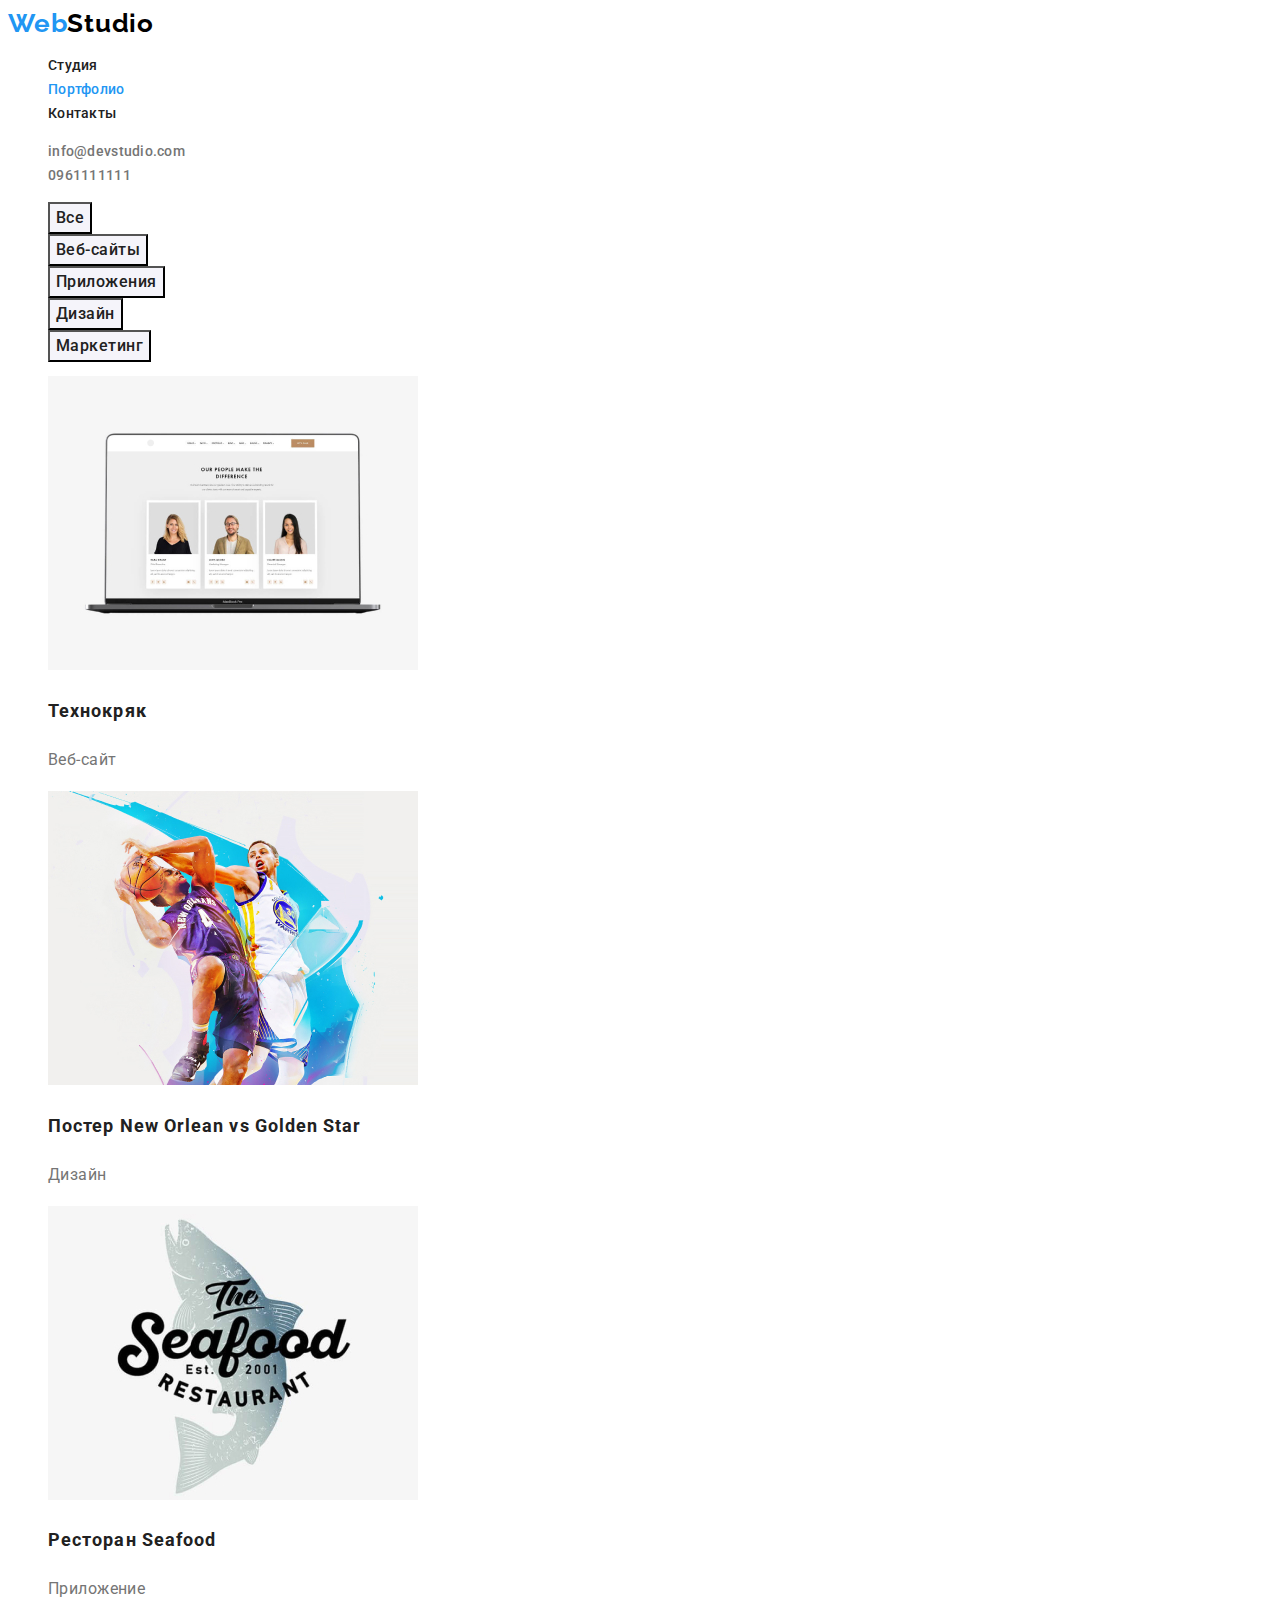
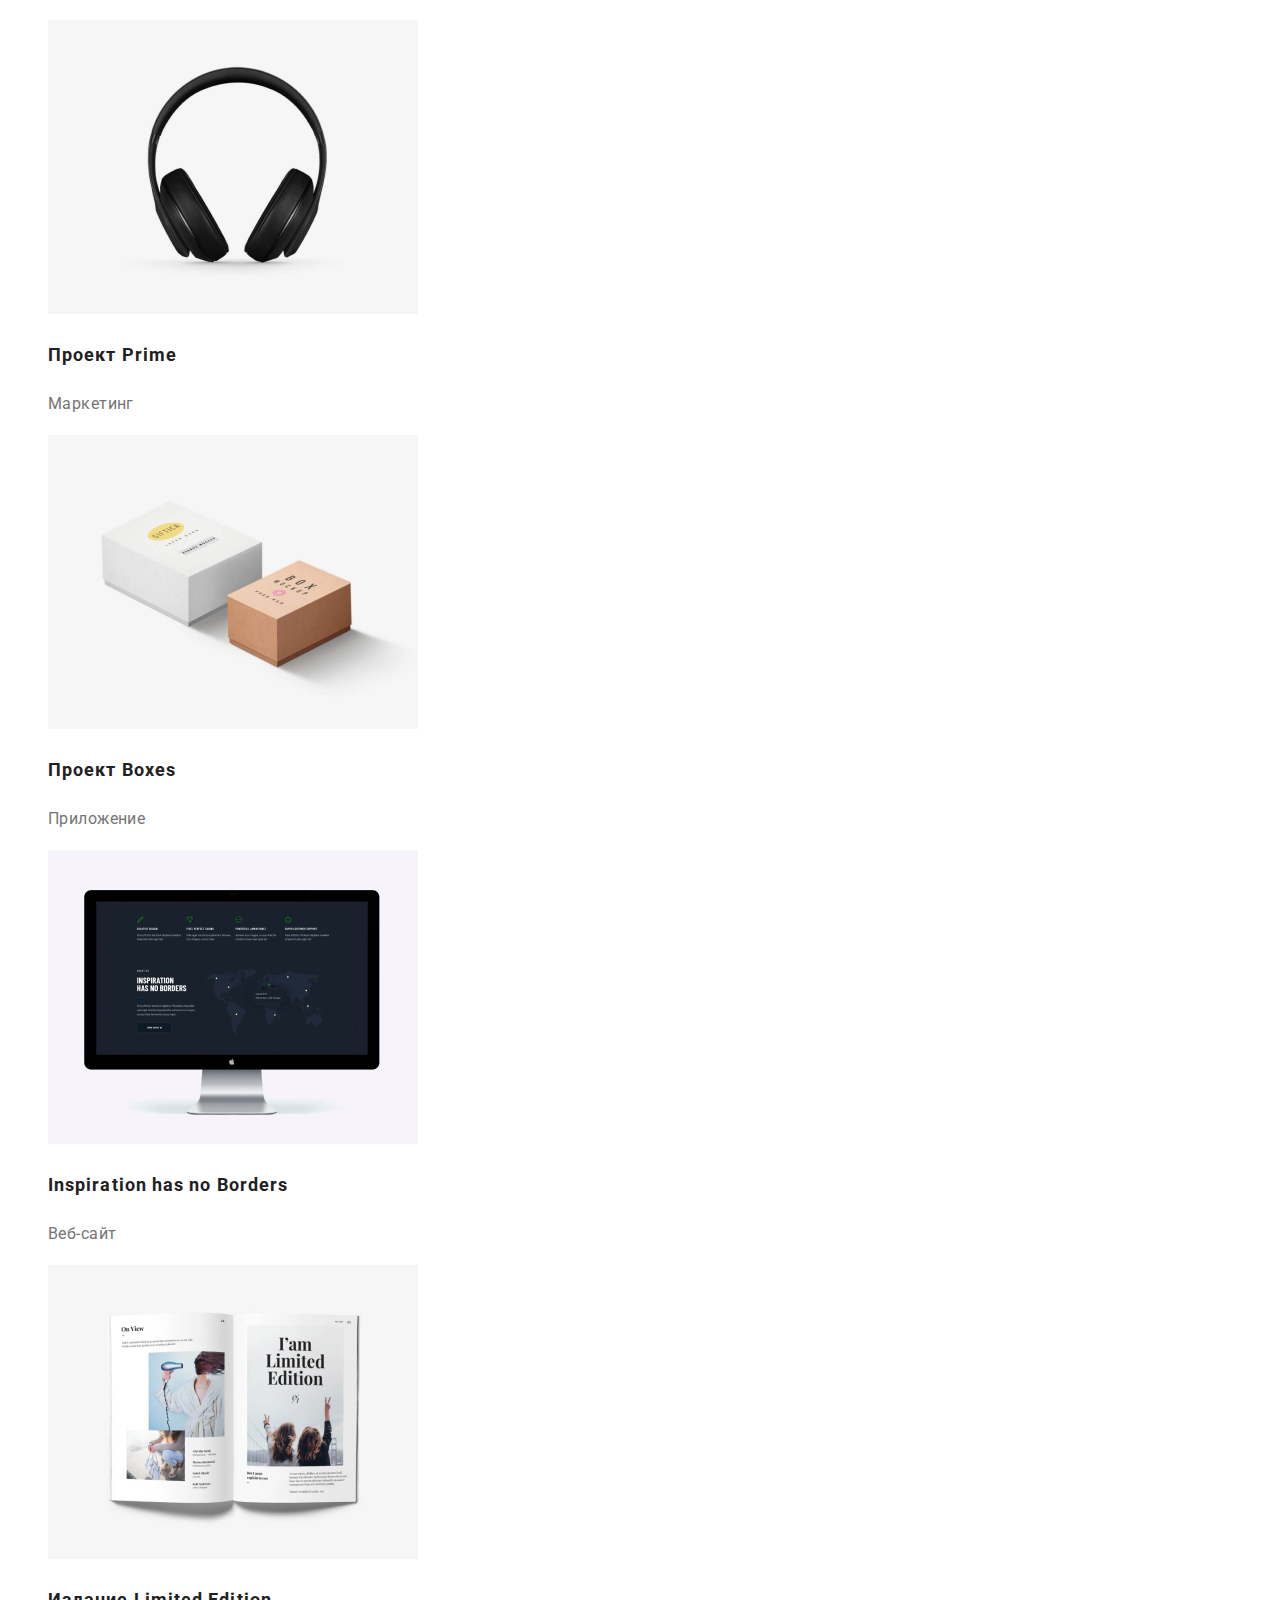
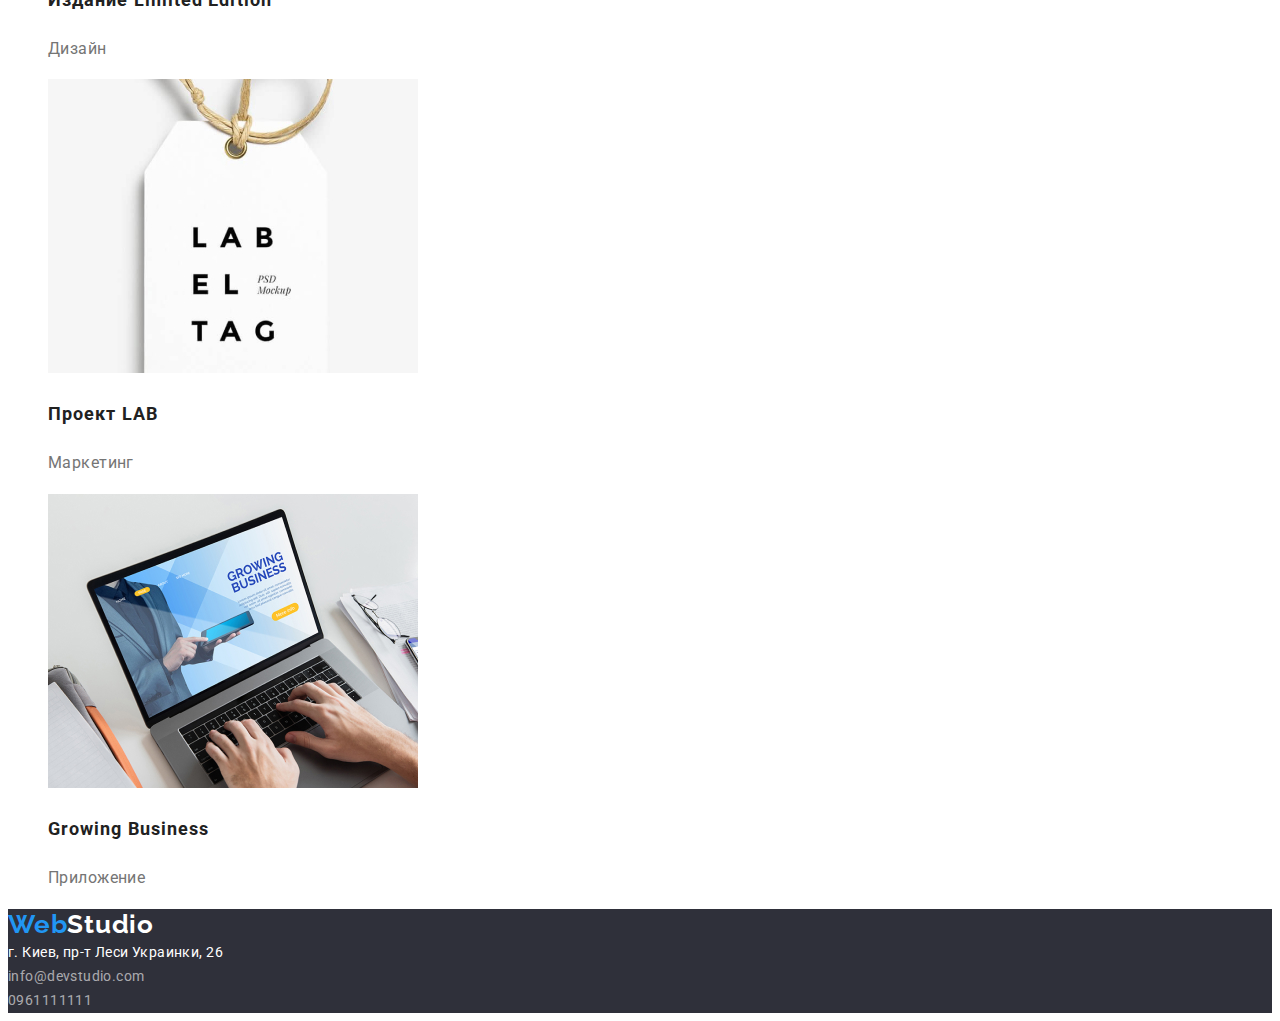
==== portfolio.html @ 1170a54a "Копирует репозиторий с ДЗ 2" ====
<!DOCTYPE html>
<html lang="ru">
<head>
    <meta charset="UTF-8">
    <meta name="viewport" content="width=device-width, initial-scale=1.0">
    <title>WebStudio</title>

    <!--Подключаем шрифты и стили-->
    <link href="https://fonts.googleapis.com/css2?family=Raleway:wght@700&family=Roboto:wght@400;500;700;900&display=swap"
        rel="stylesheet">
    <link rel="stylesheet" href="./css/styles.css">

</head>

<body class="page">

    <!--ШАПКА САЙТА-->
    <header>
        <nav class="site-nav">
            <!--Логотип-->
            <a class="nav-logo" href="./index.html" lang="en"><span class="logo-accent">Web</span>Studio</a>
            <!--Основная навигация-->
            <ul>
                <li> <a class="site-nav-link" href="./index.html">Студия</a></li>
                <li> <a class="site-nav-link current" href="./portfolio.html">Портфолио</a></li>
                <li> <a class="site-nav-link" href="#">Контакты</a></li>
            </ul>
        </nav>
        <!--Связаться-->
        <address>
            <ul>
                <li> <a class="header-contacts" href="mailto:info@devstudio.com">info@devstudio.com</a></li>
                <li> <a class="header-contacts" href="tel:+380961111111">0961111111</a></li>
            </ul>
        </address>
    </header>


<main>

    <!--Портфолио-->

    <section>
         <!--<h1>Наше портфолио</h1> -->
         <ul>
             <li><button class="button-portfolio">Все</button></li>
             <li><button class="button-portfolio">Веб-сайты</button></li>
             <li><button class="button-portfolio">Приложения</button></li>
             <li><button class="button-portfolio">Дизайн</button></li>
             <li><button class="button-portfolio">Маркетинг</button></li>
         </ul>
   

    <!--Карточки НАШИ РАБОТЫ-->
  
         <ul>
             <li>
                 <a class="portfolio-link" href="#">
                     <img src="./images/our-works/img1.jpg" alt="Скрин сайта Технокряк" width="370" height="294">
                     <h2 class="portfolio-link-title">Технокряк</h2>
                     <p class="portfolio-link-item">Веб-сайт</p>
                 </a>
             </li>
             <li>
                 <a class="portfolio-link" href="#">
                     <img src="./images/our-works/img2.jpg" alt="Постер New Orlean vs Golden Star" width="370" height="294">
                     <h2 class="portfolio-link-title">Постер New Orlean vs Golden Star</h2>
                     <p class="portfolio-link-item">Дизайн</p>
                 </a>
             </li>
             <li>
                 <a class="portfolio-link" href="#">
                     <img src="./images/our-works/img3.jpg" alt="Логотип ресторана Seafood " width="370" height="294">
                     <h2 class="portfolio-link-title">Ресторан Seafood</h2>
                     <p class="portfolio-link-item">Приложение</p>
                 </a>
             </li>
             <li>
                 <a class="portfolio-link" href="#">
                     <img src="./images/our-works/img4.jpg" alt="Логотип Prime" width="370" height="294">
                     <h2 class="portfolio-link-title">Проект Prime</h2>
                     <p class="portfolio-link-item">Маркетинг</p>
                 </a>
             </li>
             <li>
                 <a class="portfolio-link" href="#">
                     <img src="./images/our-works/img5.jpg" alt="Коробки от Boxes" width="370" height="294">
                     <h2 class="portfolio-link-title">Проект Boxes</h2>
                     <p class="portfolio-link-item">Приложение</p>
                 </a>
             </li>
             <li>
                 <a class="portfolio-link" href="#">
                     <img src="./images/our-works/img6.jpg" alt="Скрин сайта Inspiration has no Borders" width="370" height="294">
                     <h2 class="portfolio-link-title">Inspiration has no Borders</h2>
                     <p class="portfolio-link-item">Веб-сайт</p>
                 </a>
             </li>
             <li>
                 <a class="portfolio-link" href="#">
                     <img src="./images/our-works/img7.jpg" alt="Разворот журнала Limited Edition" width="370" height="294">
                     <h2 class="portfolio-link-title">Издание Limited Edition</h2>
                     <p class="portfolio-link-item">Дизайн</p>
                 </a>
             </li>
             <li>
                 <a class="portfolio-link" href="#">
                     <img src="./images/our-works/img8.jpg" alt="Логотип LAB" width="370" height="294">
                     <h2 class="portfolio-link-title">Проект LAB</h2>
                     <p class="portfolio-link-item">Маркетинг</p>
                 </a>
             </li>
             <li>
                 <a class="portfolio-link" href="#">
                     <img src="./images/our-works/img9.jpg" alt="Скрин прилодения Growing Business" width="370" height="294">
                     <h2 class="portfolio-link-title">Growing Business</h2>
                     <p class="portfolio-link-item">Приложение</p>
                 </a>
             </li>
         </ul>

     </section>
 </main>

<!--ФУТЕР-->
    <footer class="footer">
        <a class="footer-logo" href="./index.html" lang="en"><span class="logo-accent">Web</span>Studio</a>
        <address>
            <a class="footer-address" href="https://goo.gl/maps/t9NQWVEybPjoNvw3A" target="blank">г. Киев, пр-т Леси
                Украинки, 26</a>
        </address>
        <a class="footer-contacts" href="mailto:info@devstudio.com">info@devstudio.com</a><br>
        <a class="footer-contacts" href="tel:+380961111111">0961111111</a>
    </footer>
    </body>
    
    </html>
---- css/styles.css ----
/* цвет основного текста #757575 */
/* вторичный цвет текста  #212121 */
/* цвет текста акцент #2196F3 */

/* цвет текста лого основной #000000 */
/* цвет текста лого акцент #2196F3 */

/* основной белый #FFFFFF  */
/* вторичный цвет фона #F5F4FA */
/* фон акцент #2F303A */

/*========ОСНОВНЫЕ=========*/

:root {
  --primary-text-color: #757575;
  --title-text-color: #212121;
  --accent-text-color: #2196f3;

  --logo-black-color: #000000;

  --main-white: #ffffff;
  --sub-background: #f5f4fa;
  --accent-background: #2f303a;
}

ul {
  list-style: none;
}

a {
  text-decoration: none;
}

.page {
  background-color: var(--main-white);
  color: var(--primary-text-color);
  font-family: Roboto, sans-serif;
  font-style: normal;
  font-weight: 400;
  font-size: 14px;
  line-height: 1.71;
  letter-spacing: 0.03em;
}

h2 {
  color: var(--title-text-color);
  font-weight: 700;
  font-size: 36px;
  line-height: 1.17;
  text-align: center;
}

h3 {
  color: var(--title-text-color);
  line-height: 1.14;
}

.our-principles-title {
  text-transform: uppercase;
}

/*СТРАНИЦА "СТУДИЯ"

===========ХЕДЕР=============*/

.nav-logo {
  color: var(--logo-black-color);
  font-family: Raleway, sans-serif;
  font-weight: 700;
  font-size: 26px;
  line-height: 1.19;
  letter-spacing: 0.03em;
}

.nav-logo .logo-accent {
  color: var(--accent-text-color);
}

.site-nav-link {
  color: var(--title-text-color);
  font-family: Roboto, sans-serif;
  font-weight: 500;
  font-size: 14px;
  line-height: 1.14;
  letter-spacing: 0.02em;
}

.header-contacts,
.current {
  color: var(--primary-text-color);
  font-family: Roboto, sans-serif;
  font-style: normal;
  font-weight: 500;
  font-size: 14px;
  line-height: 1.14;
  letter-spacing: 0.02em;
}

.site-nav-link:hover,
.site-nav-link:focus,
.header-contacts:hover,
.header-contacts:focus {
  color: var(--accent-text-color);
}

.current {
  color: var(--accent-text-color);
}

/*=======ГЕРОЙ======*/
.hero {
  background-color: var(--accent-background);
} /*временно для белого шрифта*/

.hero-title {
  color: var(--main-white);
  font-weight: 900;
  font-size: 44px;
  line-height: 1.36;
  text-align: center;
  letter-spacing: 0.06em;
  text-transform: uppercase;
}

.button-order {
  background-color: var(--accent-text-color);
  color: var(--main-white);
  font-family: Roboto, sans-serif;
  font-style: normal;
  font-weight: 700;
  font-size: 16px;
  line-height: 1.87;
  display: flex;
  letter-spacing: 0.06em;
}

.button-order:hover,
.button-order:focus {
  color: orange;
  background-color: var(--accent-text-color);
}

/*========НАШИ ПРИНЦИПЫ=========
inherited from .page and .h3  */

/*========Чем мы занимаемся======*/
.what-we-do-link:hover,
.what-we-do-link:focus {
  color: var(--accent-text-color);
}

/*=========НАША КОМАНДА===========
inherited from .page and .h3  */

/*=========ФУТЕР===========*/
.footer {
  background-color: var(--accent-background);
} /*временно для белого шрифта*/

.footer-logo {
  color: var(--main-white);
  font-family: Raleway, sans-serif;
  font-weight: 700;
  font-size: 26px;
  line-height: 1.19;
  letter-spacing: 0.03em;
}

.footer-logo .logo-accent {
  color: var(--accent-text-color);
}

.footer-address {
  color: var(--main-white);
  font-family: Roboto;
  font-style: normal;
  font-weight: 400;
  font-size: 14px;
  line-height: 1.71;
  letter-spacing: 0.03em;
}

.footer-contacts {
  font-family: Roboto, sans-serif;
  font-style: normal;
  font-weight: 400;
  font-size: 14px;
  line-height: 1.71;
  letter-spacing: 0.03em;
  color: rgba(255, 255, 255, 0.6);
}

/*СТРАНИЦА "ПОРТФОЛИО"

========ПОРТФОЛИО-НАВИГАЦИЯ============*/

.button-portfolio {
  color: var(--title-text-color);
  background-color: #f5f4fa;
  font-family: Roboto, sans-serif;
  font-style: normal;
  font-weight: 500;
  font-size: 16px;
  line-height: 1.63;
  text-align: center;
  letter-spacing: 0.03em;
}

/*========ПОРТФОЛИО-РАБОТЫ============*/

.portfolio-link-title {
  /*inherited from .h2, but*/
  font-weight: 700;
  font-size: 18px;
  line-height: 2;
  letter-spacing: 0.06em;
  text-align: left;
}

.portfolio-link-item {
  /*inherited from .page, but*/
  color: var(--primary-text-color);
  font-size: 16px;
  line-height: 1.87;
}

.portfolio-link:hover,
.portfolio-link:focus {
  color: var(--accent-text-color);
}
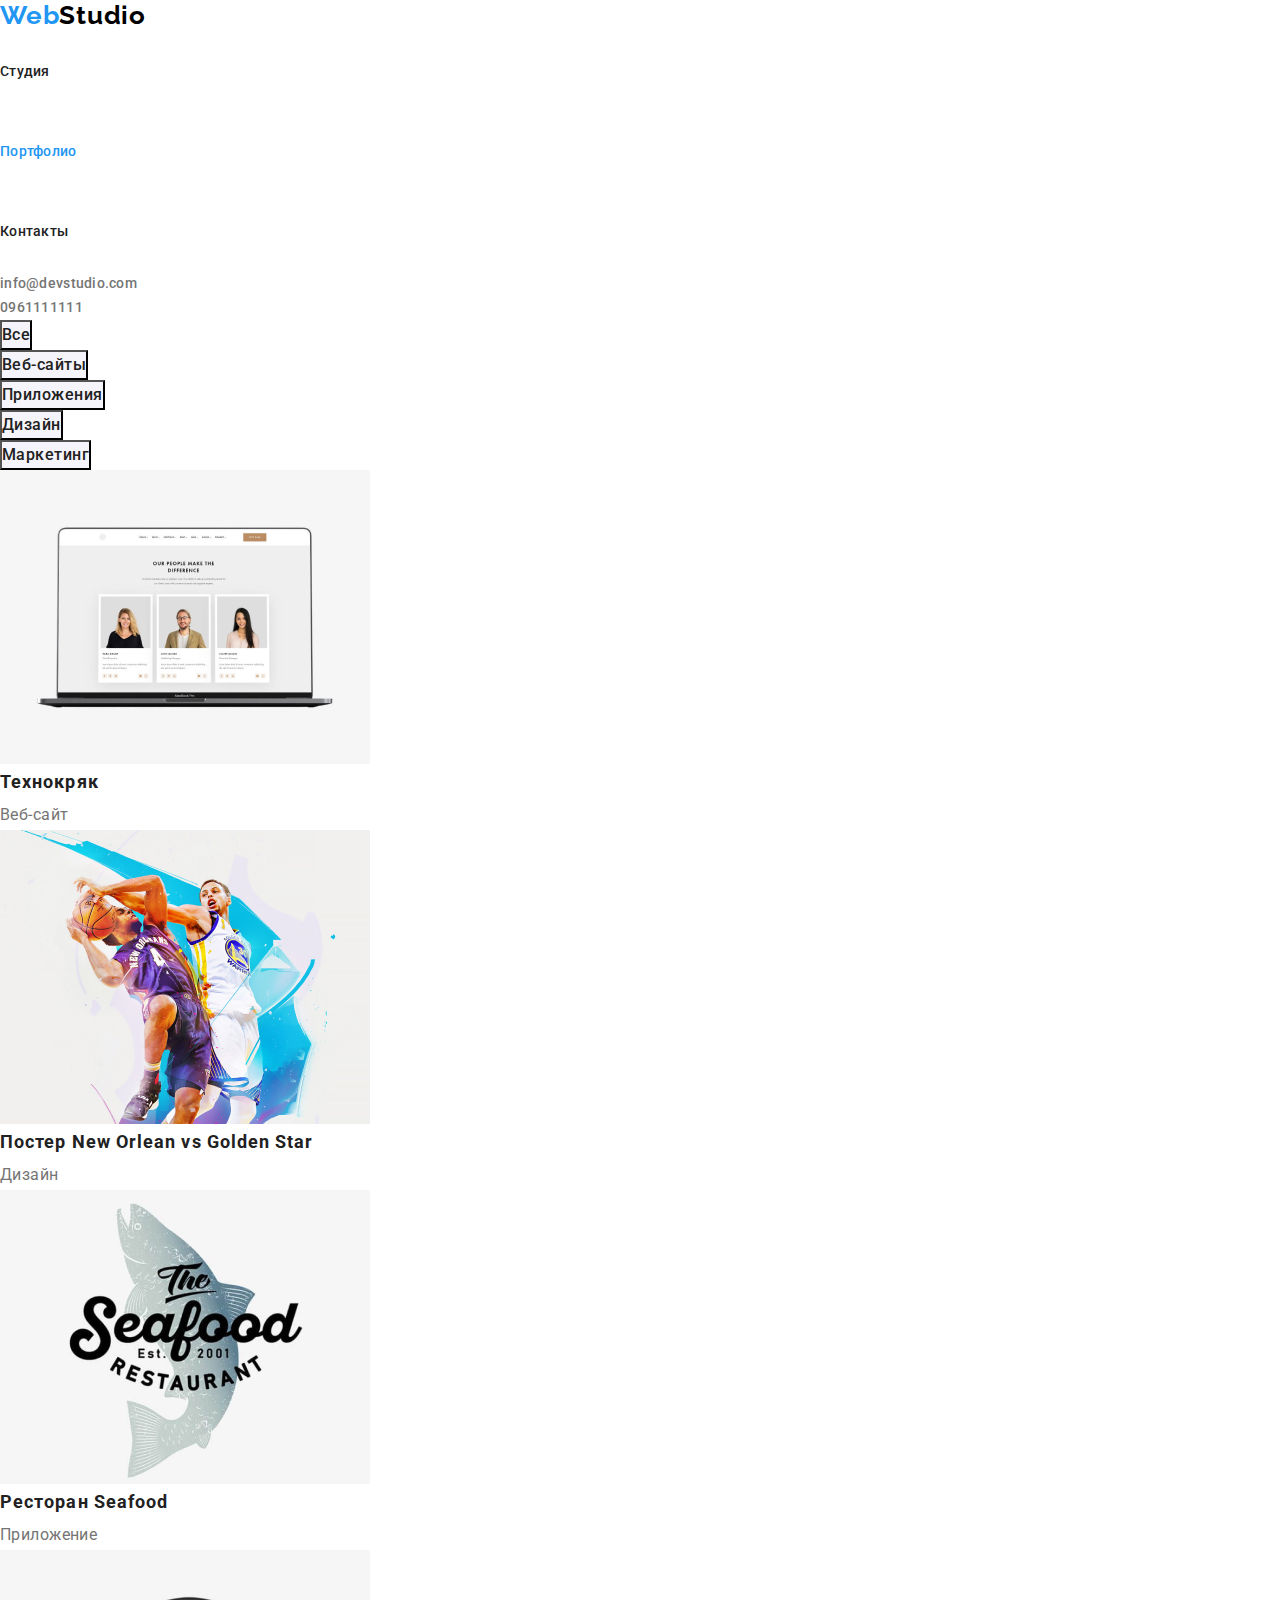
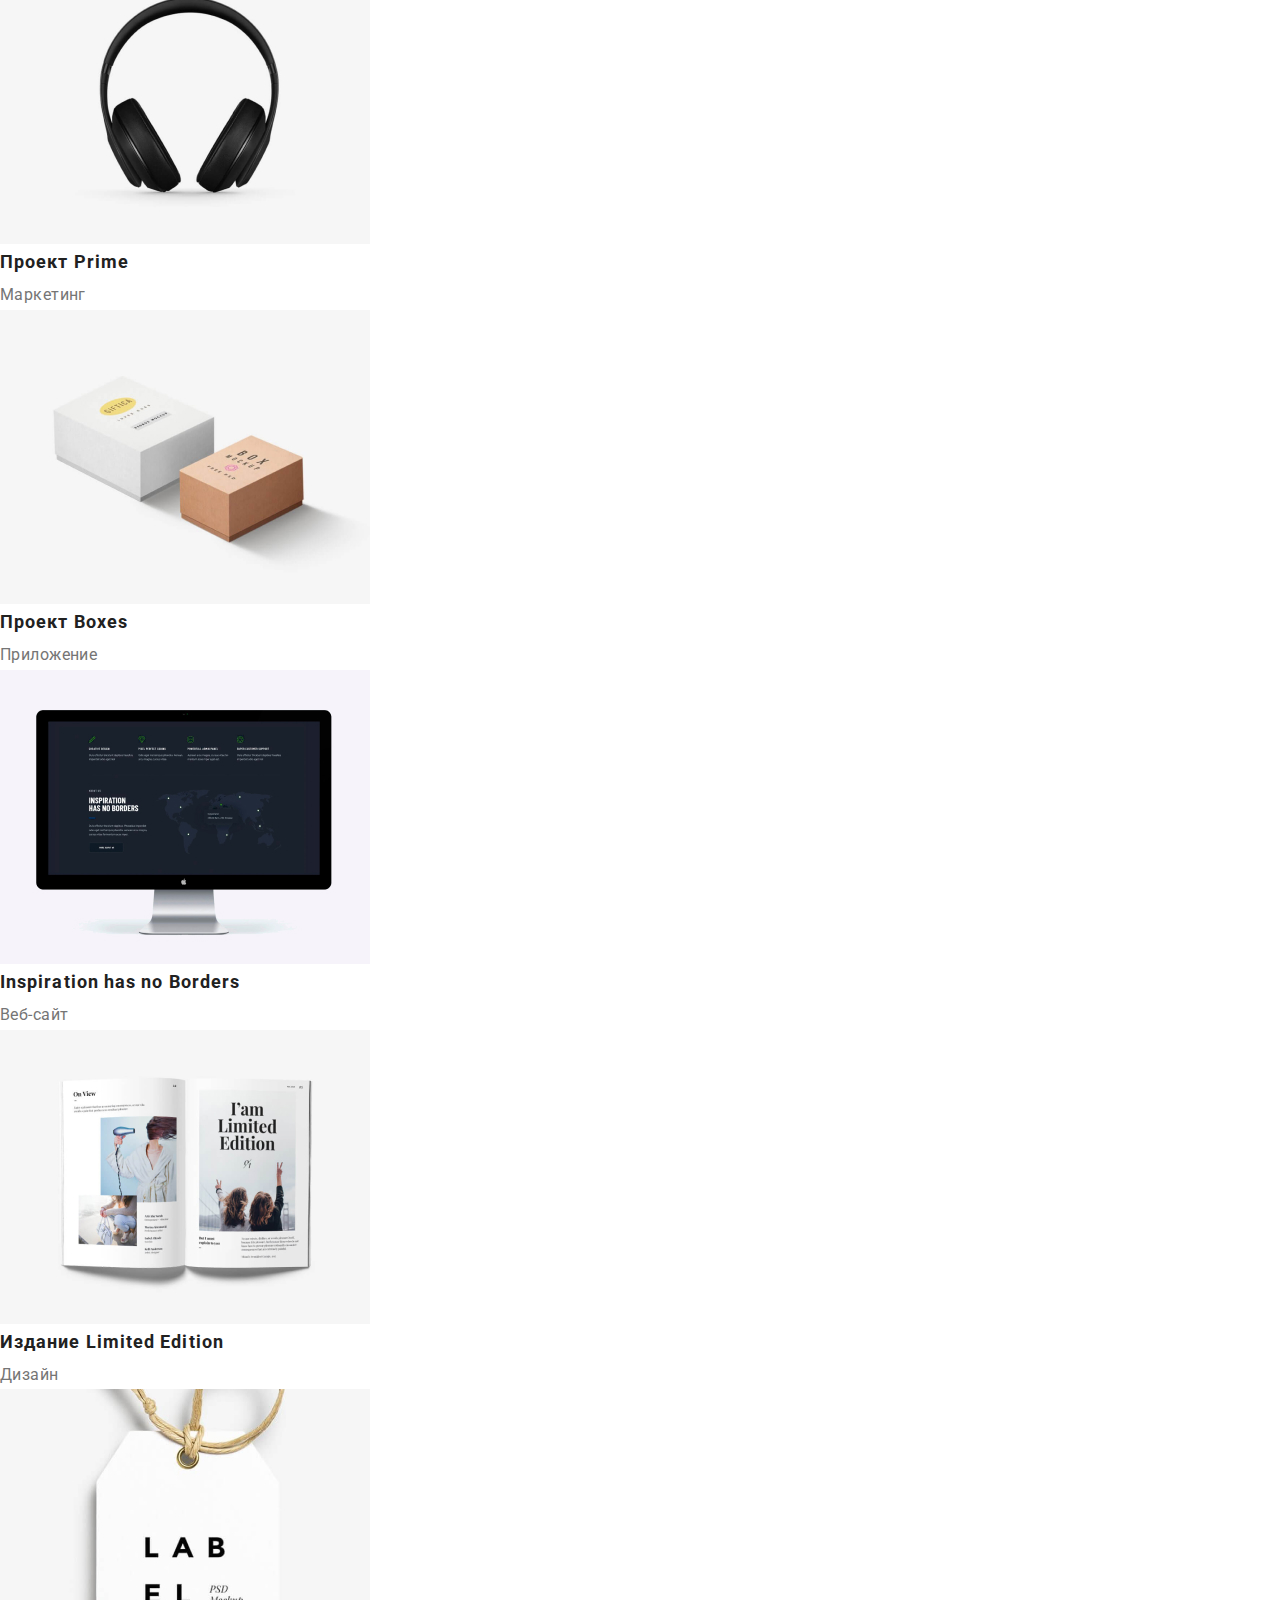
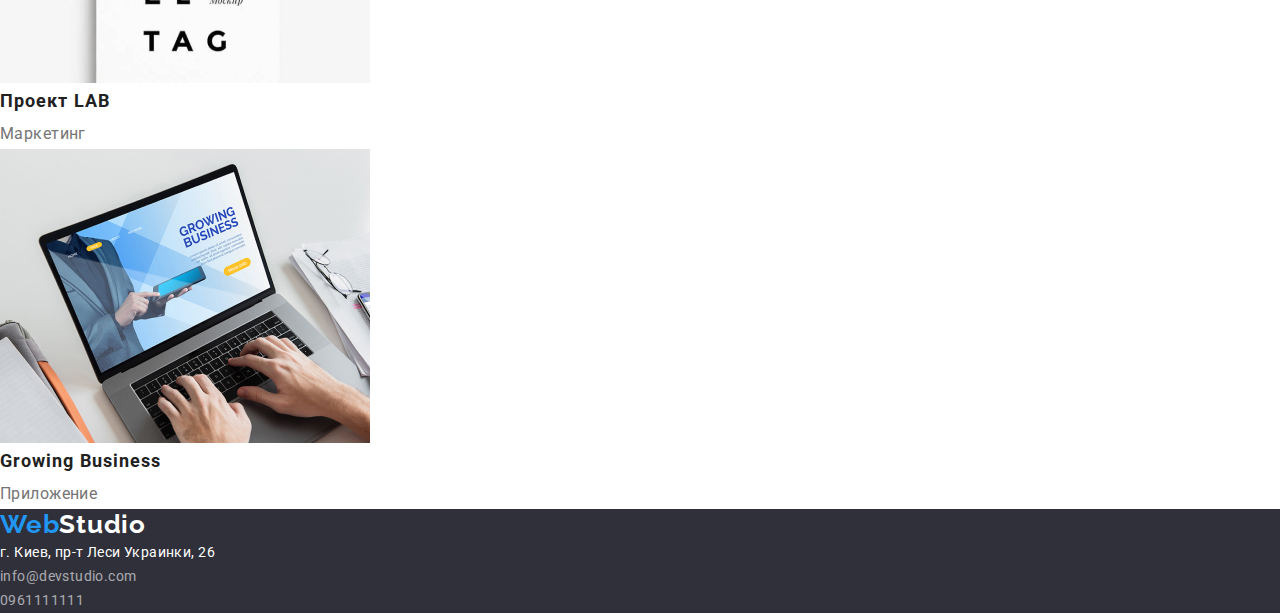
==== commit ba2f47d8: "Добавляе разметку Хедера" ====
--- a/portfolio.html
+++ b/portfolio.html
@@ -5,9 +5,10 @@
     <meta name="viewport" content="width=device-width, initial-scale=1.0">
     <title>WebStudio</title>
 
-    <!--Подключаем шрифты и стили-->
+    <!--Подключаем шрифты, normalize и стили-->
     <link href="https://fonts.googleapis.com/css2?family=Raleway:wght@700&family=Roboto:wght@400;500;700;900&display=swap"
         rel="stylesheet">
+    <link rel="stylesheet" href="https://cdnjs.cloudflare.com/ajax/libs/modern-normalize/1.0.0/modern-normalize.min.css">
     <link rel="stylesheet" href="./css/styles.css">
 
 </head>
--- a/css/styles.css
+++ b/css/styles.css
@@ -23,12 +23,34 @@
   --accent-background: #2f303a;
 }
 
+html {
+  box-sizing: border-box;
+}
+
 ul {
   list-style: none;
 }
 
 a {
   text-decoration: none;
+}
+
+*,
+*::before,
+*::after {
+  margin: 0;
+  padding: 0;
+}
+
+img {
+  display: block;
+}
+
+.container {
+  width: 1200px;
+  padding-left: 15px;
+  padding-right: 15px;
+  margin: 0 auto;
 }
 
 .page {
@@ -55,13 +77,17 @@
   line-height: 1.14;
 }
 
-.our-principles-title {
-  text-transform: uppercase;
-}
-
 /*СТРАНИЦА "СТУДИЯ"
 
 ===========ХЕДЕР=============*/
+header {
+  background-color: var(--main-white);
+}
+
+.header {
+  display: flex;
+  align-items: center;
+}
 
 .nav-logo {
   color: var(--logo-black-color);
@@ -76,7 +102,15 @@
   color: var(--accent-text-color);
 }
 
+.site-nav-links .item:not(:last-child) {
+  margin-right: 50px;
+}
+
 .site-nav-link {
+  display: block;
+  padding-top: 32px;
+  padding-bottom: 32px;
+
   color: var(--title-text-color);
   font-family: Roboto, sans-serif;
   font-weight: 500;
@@ -107,6 +141,9 @@
   color: var(--accent-text-color);
 }
 
+.header-contacts .item:not(:last-child) {
+  margin-right: 50px;
+}
 /*=======ГЕРОЙ======*/
 .hero {
   background-color: var(--accent-background);
@@ -142,6 +179,9 @@
 
 /*========НАШИ ПРИНЦИПЫ=========
 inherited from .page and .h3  */
+.our-principles-title {
+  text-transform: uppercase;
+}
 
 /*========Чем мы занимаемся======*/
 .what-we-do-link:hover,
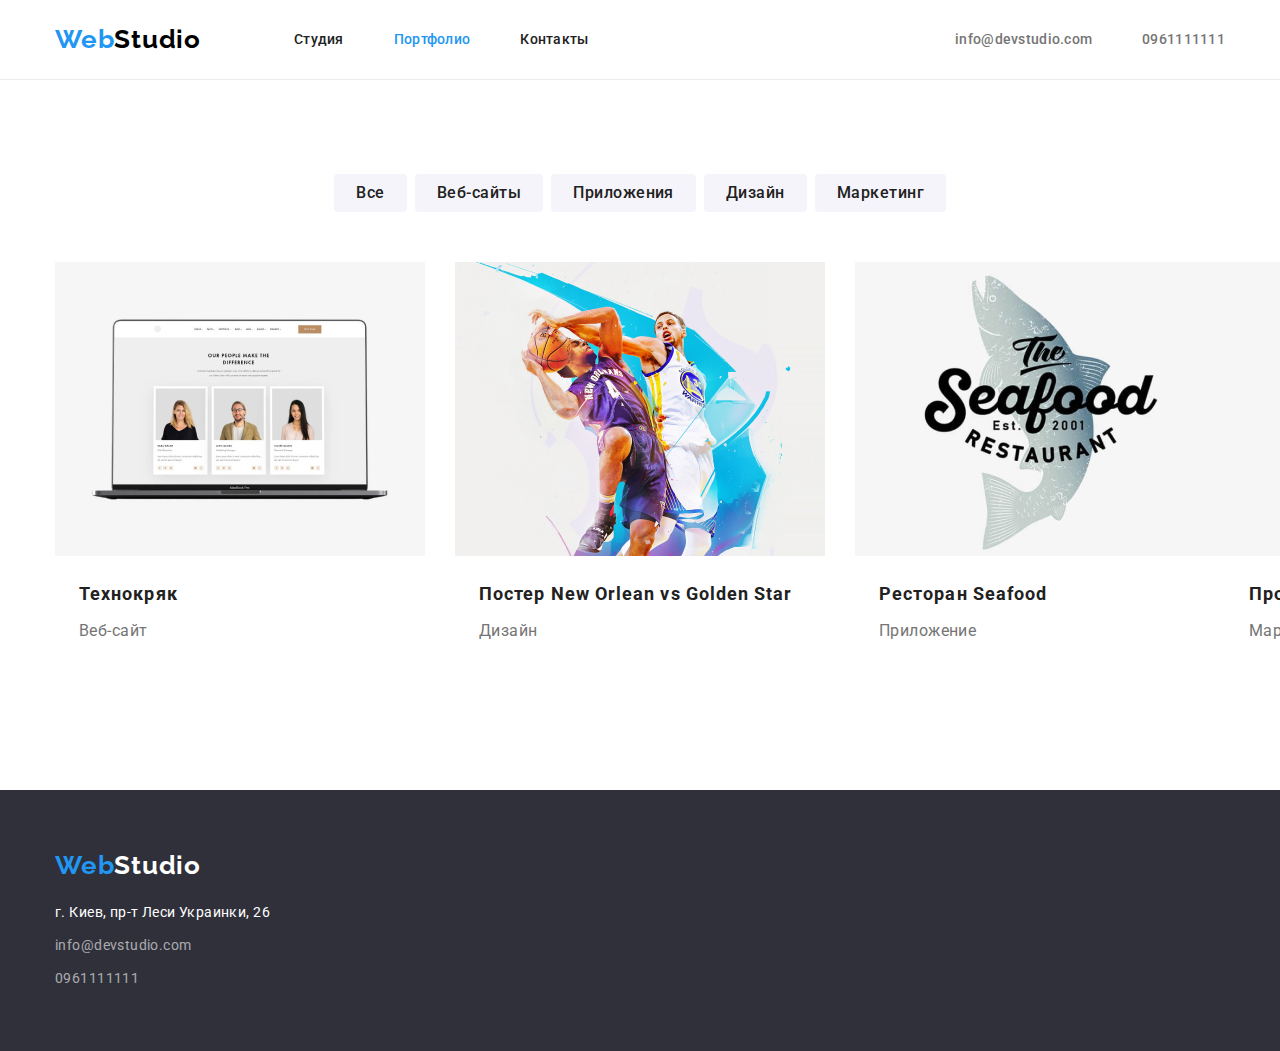
==== commit b5ae0686: "Добавляет стили блоков вкладки "Портфолио"" ====
--- a/portfolio.html
+++ b/portfolio.html
@@ -1,14 +1,17 @@
 <!DOCTYPE html>
 <html lang="ru">
+
 <head>
     <meta charset="UTF-8">
     <meta name="viewport" content="width=device-width, initial-scale=1.0">
     <title>WebStudio</title>
 
     <!--Подключаем шрифты, normalize и стили-->
-    <link href="https://fonts.googleapis.com/css2?family=Raleway:wght@700&family=Roboto:wght@400;500;700;900&display=swap"
+    <link
+        href="https://fonts.googleapis.com/css2?family=Raleway:wght@700&family=Roboto:wght@400;500;700;900&display=swap"
         rel="stylesheet">
-    <link rel="stylesheet" href="https://cdnjs.cloudflare.com/ajax/libs/modern-normalize/1.0.0/modern-normalize.min.css">
+    <link rel="stylesheet"
+        href="https://cdnjs.cloudflare.com/ajax/libs/modern-normalize/1.0.0/modern-normalize.min.css">
     <link rel="stylesheet" href="./css/styles.css">
 
 </head>
@@ -16,123 +19,131 @@
 <body class="page">
 
     <!--ШАПКА САЙТА-->
-    <header>
-        <nav class="site-nav">
-            <!--Логотип-->
-            <a class="nav-logo" href="./index.html" lang="en"><span class="logo-accent">Web</span>Studio</a>
-            <!--Основная навигация-->
-            <ul>
-                <li> <a class="site-nav-link" href="./index.html">Студия</a></li>
-                <li> <a class="site-nav-link current" href="./portfolio.html">Портфолио</a></li>
-                <li> <a class="site-nav-link" href="#">Контакты</a></li>
-            </ul>
-        </nav>
-        <!--Связаться-->
-        <address>
-            <ul>
-                <li> <a class="header-contacts" href="mailto:info@devstudio.com">info@devstudio.com</a></li>
-                <li> <a class="header-contacts" href="tel:+380961111111">0961111111</a></li>
-            </ul>
-        </address>
+
+    <header class="header">
+        <div class="header container">
+            <nav class="site-nav header">
+                <!--Логотип-->
+                <a class="nav-logo" href="./index.html" lang="en"><span class="logo-accent">Web</span>Studio</a>
+                <!--Основная навигация-->
+                <ul class="site-nav-links header">
+                    <li class="item"> <a class="site-nav-link" href="./index.html">Студия</a></li>
+                    <li class="item"> <a class="site-nav-link current" href="./portfolio.html">Портфолио</a></li>
+                    <li class="item"> <a class="site-nav-link" href="#">Контакты</a></li>
+                </ul>
+            </nav>
+            <!--Связаться-->
+            <address class="address">
+                <ul class="header-contacts header">
+                    <li class="item"> <a class="header-contacts" href="mailto:info@devstudio.com">info@devstudio.com</a>
+                    </li>
+                    <li class="item"> <a class="header-contacts" href="tel:+380961111111">0961111111</a></li>
+                </ul>
+            </address>
+        </div>
     </header>
-
-
+    </div>
 <main>
 
     <!--Портфолио-->
 
     <section>
          <!--<h1>Наше портфолио</h1> -->
-         <ul>
-             <li><button class="button-portfolio">Все</button></li>
-             <li><button class="button-portfolio">Веб-сайты</button></li>
-             <li><button class="button-portfolio">Приложения</button></li>
-             <li><button class="button-portfolio">Дизайн</button></li>
-             <li><button class="button-portfolio">Маркетинг</button></li>
+         <ul class="buttons-portfolio">
+            <li> <button type="button" class="button-portfolio">Все</li> </li>
+            <li> <button type="button" class="button-portfolio">Веб-сайты</li>
+            <li> <button type="button" class="button-portfolio">Приложения</li>
+            <li> <button type="button" class="button-portfolio">Дизайн</li>
+            <li> <button type="button" class="button-portfolio">Маркетинг</li>
          </ul>
    
 
     <!--Карточки НАШИ РАБОТЫ-->
-  
-         <ul>
-             <li>
-                 <a class="portfolio-link" href="#">
-                     <img src="./images/our-works/img1.jpg" alt="Скрин сайта Технокряк" width="370" height="294">
-                     <h2 class="portfolio-link-title">Технокряк</h2>
-                     <p class="portfolio-link-item">Веб-сайт</p>
-                 </a>
-             </li>
-             <li>
-                 <a class="portfolio-link" href="#">
-                     <img src="./images/our-works/img2.jpg" alt="Постер New Orlean vs Golden Star" width="370" height="294">
-                     <h2 class="portfolio-link-title">Постер New Orlean vs Golden Star</h2>
-                     <p class="portfolio-link-item">Дизайн</p>
-                 </a>
-             </li>
-             <li>
-                 <a class="portfolio-link" href="#">
-                     <img src="./images/our-works/img3.jpg" alt="Логотип ресторана Seafood " width="370" height="294">
-                     <h2 class="portfolio-link-title">Ресторан Seafood</h2>
-                     <p class="portfolio-link-item">Приложение</p>
-                 </a>
-             </li>
-             <li>
-                 <a class="portfolio-link" href="#">
-                     <img src="./images/our-works/img4.jpg" alt="Логотип Prime" width="370" height="294">
-                     <h2 class="portfolio-link-title">Проект Prime</h2>
-                     <p class="portfolio-link-item">Маркетинг</p>
-                 </a>
-             </li>
-             <li>
-                 <a class="portfolio-link" href="#">
-                     <img src="./images/our-works/img5.jpg" alt="Коробки от Boxes" width="370" height="294">
-                     <h2 class="portfolio-link-title">Проект Boxes</h2>
-                     <p class="portfolio-link-item">Приложение</p>
-                 </a>
-             </li>
-             <li>
-                 <a class="portfolio-link" href="#">
-                     <img src="./images/our-works/img6.jpg" alt="Скрин сайта Inspiration has no Borders" width="370" height="294">
-                     <h2 class="portfolio-link-title">Inspiration has no Borders</h2>
-                     <p class="portfolio-link-item">Веб-сайт</p>
-                 </a>
-             </li>
-             <li>
-                 <a class="portfolio-link" href="#">
-                     <img src="./images/our-works/img7.jpg" alt="Разворот журнала Limited Edition" width="370" height="294">
-                     <h2 class="portfolio-link-title">Издание Limited Edition</h2>
-                     <p class="portfolio-link-item">Дизайн</p>
-                 </a>
-             </li>
-             <li>
-                 <a class="portfolio-link" href="#">
-                     <img src="./images/our-works/img8.jpg" alt="Логотип LAB" width="370" height="294">
-                     <h2 class="portfolio-link-title">Проект LAB</h2>
-                     <p class="portfolio-link-item">Маркетинг</p>
-                 </a>
-             </li>
-             <li>
-                 <a class="portfolio-link" href="#">
-                     <img src="./images/our-works/img9.jpg" alt="Скрин прилодения Growing Business" width="370" height="294">
-                     <h2 class="portfolio-link-title">Growing Business</h2>
-                     <p class="portfolio-link-item">Приложение</p>
-                 </a>
-             </li>
-         </ul>
+  <div class="portfolio container">
+      <ul class="portfolio">
+    <li class="portfolio-item">
+        <a class="portfolio-link" href="#">
+            <img class="portfolio-link-img" src="./images/our-works/img1.jpg" alt="Скрин сайта Технокряк" width="370" height="294">
+            <h2 class="portfolio-link-title">Технокряк</h2>
+            <p class="portfolio-link-item">Веб-сайт</p>
+        </a>
+    </li>
+    <li class="portfolio-item">
+        <a class="portfolio-link" href="#">
+            <img class="portfolio-link-img" src="./images/our-works/img2.jpg" alt="Постер New Orlean vs Golden Star" width="370" height="294">
+            <h2 class="portfolio-link-title">Постер New Orlean vs Golden Star</h2>
+            <p class="portfolio-link-item">Дизайн</p>
+        </a>
+    </li>
+    <li class="portfolio-item">
+        <a class="portfolio-link" href="#">
+            <img class="portfolio-link-img" src="./images/our-works/img3.jpg" alt="Логотип ресторана Seafood " width="370" height="294">
+            <h2 class="portfolio-link-title">Ресторан Seafood</h2>
+            <p class="portfolio-link-item">Приложение</p>
+        </a>
+    </li>
+    <li class="portfolio-item">
+        <a class="portfolio-link" href="#">
+            <img class="portfolio-link-img" src="./images/our-works/img4.jpg" alt="Логотип Prime" width="370" height="294">
+            <h2 class="portfolio-link-title">Проект Prime</h2>
+            <p class="portfolio-link-item">Маркетинг</p>
+        </a>
+    </li>
+    <li class="portfolio-item">
+        <a class="portfolio-link" href="#">
+            <img class="portfolio-link-img" src="./images/our-works/img5.jpg" alt="Коробки от Boxes" width="370" height="294">
+            <h2 class="portfolio-link-title">Проект Boxes</h2>
+            <p class="portfolio-link-item">Приложение</p>
+        </a>
+    </li>
+    <li class="portfolio-item">
+        <a class="portfolio-link" href="#">
+            <img class="portfolio-link-img" src="./images/our-works/img6.jpg" alt="Скрин сайта Inspiration has no Borders" width="370"
+                height="294">
+            <h2 class="portfolio-link-title">Inspiration has no Borders</h2>
+            <p class="portfolio-link-item">Веб-сайт</p>
+        </a>
+    </li>
+    <li class="portfolio-item">
+        <a class="portfolio-link" href="#">
+            <img class="portfolio-link-img" src="./images/our-works/img7.jpg" alt="Разворот журнала Limited Edition" width="370" height="294">
+            <h2 class="portfolio-link-title">Издание Limited Edition</h2>
+            <p class="portfolio-link-item">Дизайн</p>
+        </a>
+    </li>
+    <li class="portfolio-item">
+        <a class="portfolio-link" href="#">
+            <img class="portfolio-link-img" src="./images/our-works/img8.jpg" alt="Логотип LAB" width="370" height="294">
+            <h2 class="portfolio-link-title">Проект LAB</h2>
+            <p class="portfolio-link-item">Маркетинг</p>
+        </a>
+    </li>
+    <li class="portfolio-item">
+        <a class="portfolio-link" href="#">
+            <img class="portfolio-link-img" src="./images/our-works/img9.jpg" alt="Скрин прилодения Growing Business" width="370" height="294">
+            <h2 class="portfolio-link-title">Growing Business</h2>
+            <p class="portfolio-link-item">Приложение</p>
+        </a>
+    </li>
+</ul>
+</div>
+        
 
      </section>
  </main>
 
 <!--ФУТЕР-->
-    <footer class="footer">
+<footer class="footer">
+    <div class="portfolio-footer container">
         <a class="footer-logo" href="./index.html" lang="en"><span class="logo-accent">Web</span>Studio</a>
         <address>
             <a class="footer-address" href="https://goo.gl/maps/t9NQWVEybPjoNvw3A" target="blank">г. Киев, пр-т Леси
                 Украинки, 26</a>
         </address>
-        <a class="footer-contacts" href="mailto:info@devstudio.com">info@devstudio.com</a><br>
-        <a class="footer-contacts" href="tel:+380961111111">0961111111</a>
-    </footer>
+        <a class="footer-contacts mail" href="mailto:info@devstudio.com">info@devstudio.com</a>
+        <a class="footer-contacts tel" href="tel:+380961111111">0961111111</a>
+    </div>
+</footer>
     </body>
     
     </html>--- a/css/styles.css
+++ b/css/styles.css
@@ -82,6 +82,8 @@
 ===========ХЕДЕР=============*/
 header {
   background-color: var(--main-white);
+  height: 80px;
+  border-bottom: 1px solid #ececec;
 }
 
 .header {
@@ -90,6 +92,8 @@
 }
 
 .nav-logo {
+  margin-right: 93px;
+
   color: var(--logo-black-color);
   font-family: Raleway, sans-serif;
   font-weight: 700;
@@ -141,25 +145,48 @@
   color: var(--accent-text-color);
 }
 
+.address {
+  margin-left: auto;
+}
+
 .header-contacts .item:not(:last-child) {
   margin-right: 50px;
 }
 /*=======ГЕРОЙ======*/
+
 .hero {
+  display: block;
+  height: 600px;
+  text-align: center;
   background-color: var(--accent-background);
-} /*временно для белого шрифта*/
+}
+
+.hero .container {
+  display: block;
+  padding-top: 200px;
+  text-align: center;
+}
 
 .hero-title {
+  margin-bottom: 30px;
+  text-align: center;
+
   color: var(--main-white);
   font-weight: 900;
   font-size: 44px;
   line-height: 1.36;
-  text-align: center;
+
   letter-spacing: 0.06em;
   text-transform: uppercase;
 }
 
 .button-order {
+  padding: 10px 32px;
+  min-width: 200px;
+  height: 50px;
+
+  cursor: pointer;
+
   background-color: var(--accent-text-color);
   color: var(--main-white);
   font-family: Roboto, sans-serif;
@@ -167,8 +194,9 @@
   font-weight: 700;
   font-size: 16px;
   line-height: 1.87;
-  display: flex;
   letter-spacing: 0.06em;
+  border-radius: 4px;
+  border: none;
 }
 
 .button-order:hover,
@@ -179,25 +207,119 @@
 
 /*========НАШИ ПРИНЦИПЫ=========
 inherited from .page and .h3  */
+.our-principles-list {
+  display: flex;
+  padding-top: 94px;
+  padding-bottom: 94px;
+}
+
 .our-principles-title {
   text-transform: uppercase;
+  width: 270px;
+  margin-bottom: 10px;
+}
+
+.our-principles-item {
+  flex-wrap: wrap;
+  width: 270px;
+  height: 75px;
+}
+
+.our-principles-item:not(:last-child) {
+  padding-right: 30px;
 }
 
 /*========Чем мы занимаемся======*/
+.what-we-do {
+  margin-bottom: 94px;
+}
+
+.what-we-do-links {
+  display: flex;
+}
+
+.what-we-do-title {
+  display: block;
+  margin-bottom: 50px;
+}
+
 .what-we-do-link:hover,
 .what-we-do-link:focus {
   color: var(--accent-text-color);
 }
 
+.what-we-do-link {
+  display: flex;
+  width: 370px;
+  height: 294px;
+}
+
+.what-we-do-link:not(:last-child) {
+  margin-right: 30px;
+}
+
 /*=========НАША КОМАНДА===========
-inherited from .page and .h3  */
+font styles are inherited from .page and .h3  */
+
+.team {
+  padding-top: 94px;
+  padding-bottom: 94px;
+  background-color: var(--sub-background);
+}
+
+.our-team-title {
+  margin-bottom: 50px;
+}
+
+.our-team-list {
+  display: flex;
+  flex-wrap: wrap;
+}
+
+.our-team-item {
+  height: 368px;
+  padding-bottom: 30px;
+  background-color: var(--main-white);
+  border-radius: 0px 0px 4px 4px;
+}
+
+.our-team-item:not(:last-child) {
+  margin-right: 30px;
+}
+
+.our-team-item-image {
+  display: block;
+  margin-bottom: 30px;
+}
+
+.our-team-item-title {
+  padding-bottom: 10px;
+  text-align: center;
+
+  font-weight: 500;
+}
+
+.position {
+  text-align: center;
+
+  font-size: 16px;
+  line-height: 1.19;
+}
 
 /*=========ФУТЕР===========*/
 .footer {
   background-color: var(--accent-background);
-} /*временно для белого шрифта*/
+}
+
+.footer .container {
+  padding-top: 60px;
+  padding-bottom: 60px;
+}
 
 .footer-logo {
+  display: block;
+  margin-bottom: 20px;
+
   color: var(--main-white);
   font-family: Raleway, sans-serif;
   font-weight: 700;
@@ -210,7 +332,11 @@
   color: var(--accent-text-color);
 }
 
-.footer-address {
+.footer-address,
+.mail {
+  display: block;
+  margin-bottom: 9px;
+
   color: var(--main-white);
   font-family: Roboto;
   font-style: normal;
@@ -234,7 +360,19 @@
 
 ========ПОРТФОЛИО-НАВИГАЦИЯ============*/
 
+.buttons-portfolio {
+  display: flex;
+  justify-content: center;
+  margin-top: 94px;
+  margin-bottom: 50px;
+}
+
 .button-portfolio {
+  min-width: 73px;
+  border-radius: 4px;
+  padding: 6px 22px;
+  border: none;
+
   color: var(--title-text-color);
   background-color: #f5f4fa;
   font-family: Roboto, sans-serif;
@@ -246,10 +384,25 @@
   letter-spacing: 0.03em;
 }
 
+.button-portfolio:hover,
+.button-portfolio:focus {
+  color: var(--main-white);
+  background-color: var(--accent-text-color);
+  cursor: pointer;
+}
+
+.buttons-portfolio li:not(:last-child) {
+  margin-right: 8px;
+}
+
 /*========ПОРТФОЛИО-РАБОТЫ============*/
 
 .portfolio-link-title {
   /*inherited from .h2, but*/
+  margin-bottom: 4px;
+  margin-left: 24px;
+  margin-right: 24px;
+
   font-weight: 700;
   font-size: 18px;
   line-height: 2;
@@ -259,6 +412,10 @@
 
 .portfolio-link-item {
   /*inherited from .page, but*/
+  margin-bottom: 20px;
+  margin-left: 24px;
+  margin-right: 24px;
+
   color: var(--primary-text-color);
   font-size: 16px;
   line-height: 1.87;
@@ -268,3 +425,39 @@
 .portfolio-link:focus {
   color: var(--accent-text-color);
 }
+
+.portfolio {
+  display: flex;
+}
+/* flex-wrap: wrap;
+} */
+
+.portfolio-item {
+  width: 370px;
+  border: 1px #eeeeee;
+}
+
+.portfolio-link {
+  border: 1px #eeeeee;
+}
+
+.portfolio-item:not(:nth-child(3n)) {
+  margin-right: 30px;
+}
+
+.portfolio-item:not(:nth-last-child(-n + 3)) {
+  margin-bottom: 30px;
+}
+
+.portfolio-link-img {
+  display: block;
+  margin-bottom: 20px;
+}
+
+.portfolio .container {
+  margin-bottom: 94px;
+}
+
+.portfolio-footer {
+  margin-top: 94px;
+}
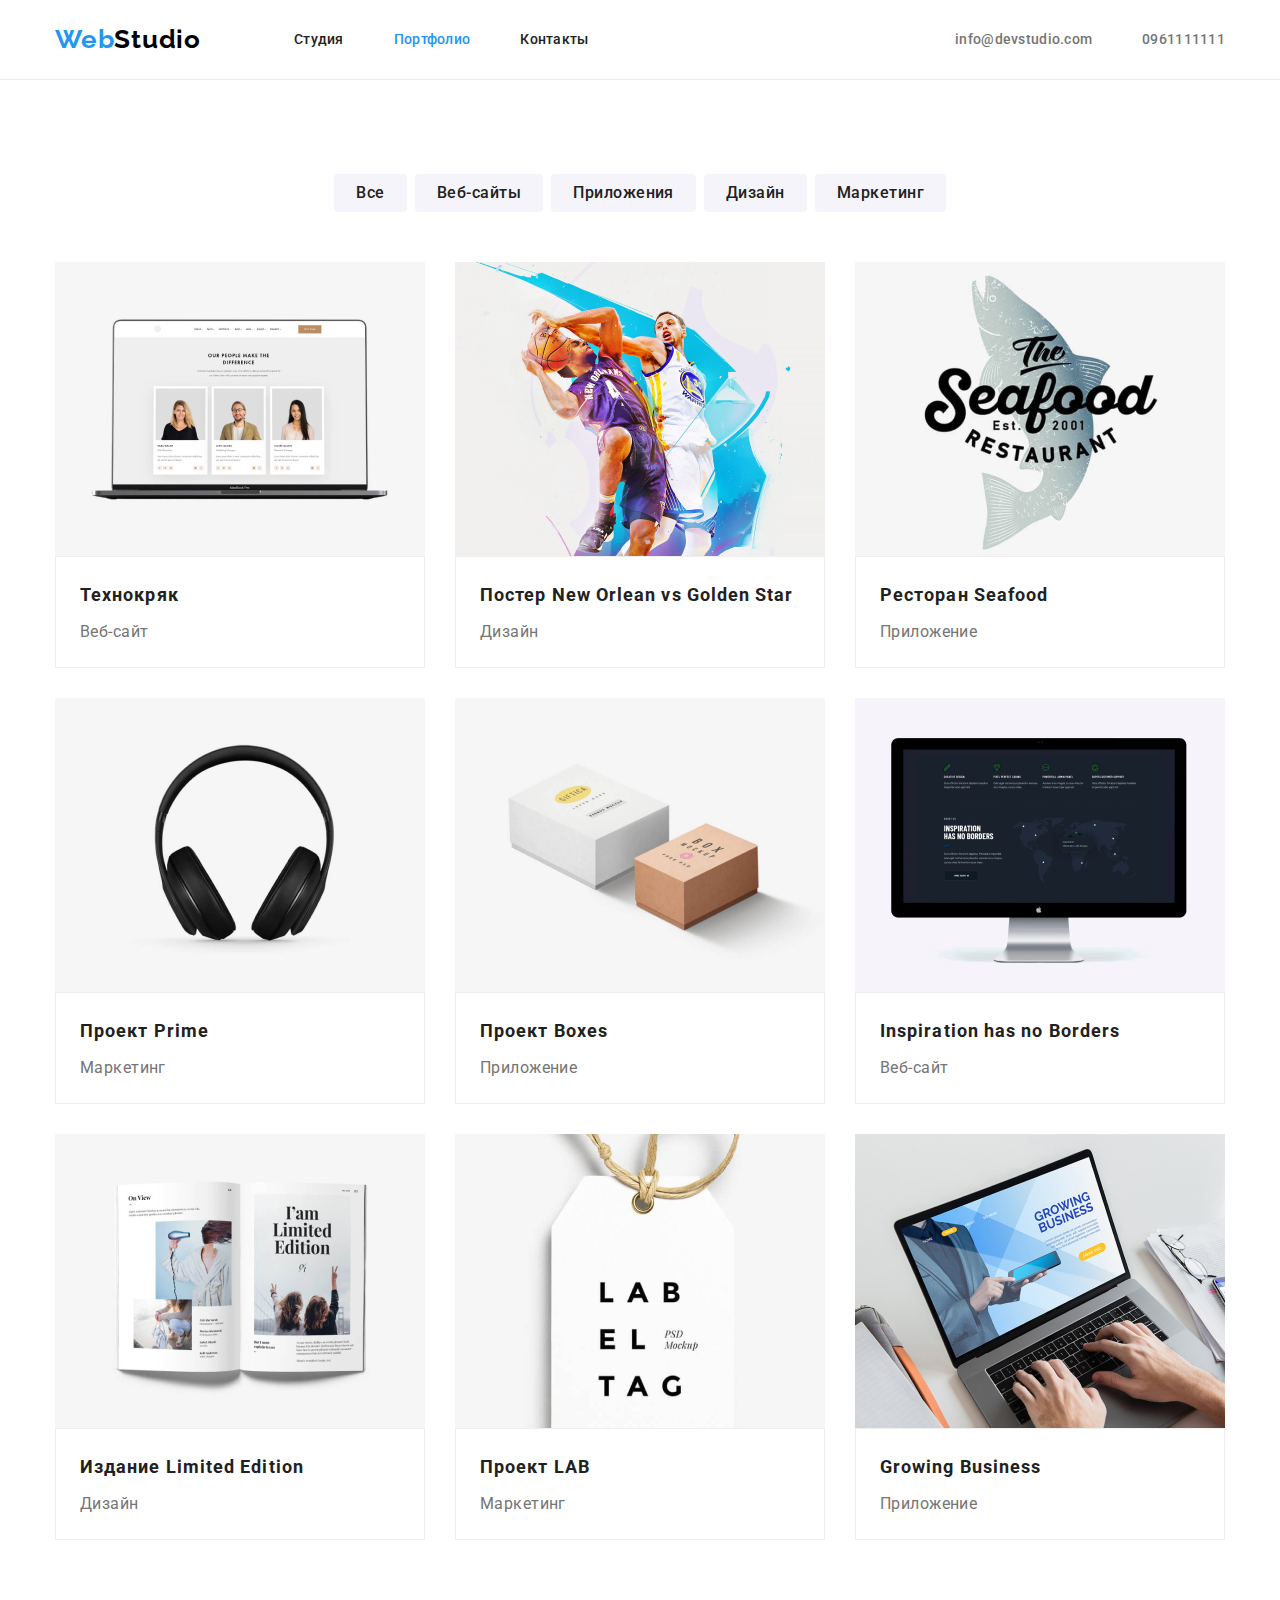
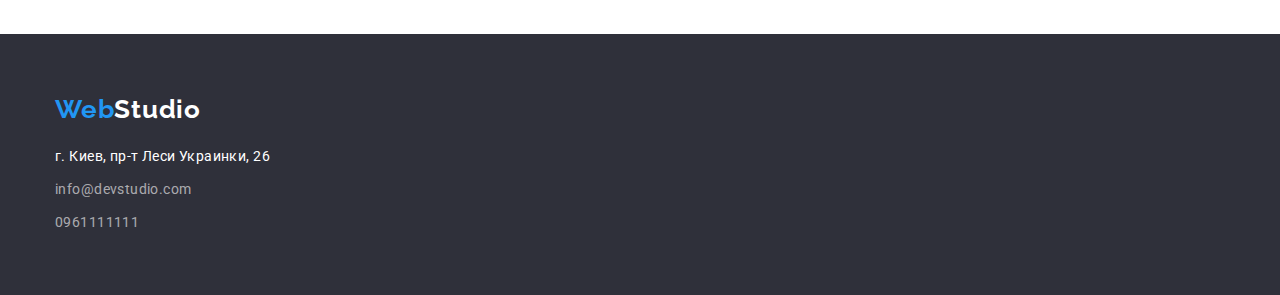
==== commit 44298c18: "Добавляет стили блоков карточек Портфолио" ====
--- a/portfolio.html
+++ b/portfolio.html
@@ -47,7 +47,7 @@
 
     <!--Портфолио-->
 
-    <section>
+    <section class="portfolio-main">
          <!--<h1>Наше портфолио</h1> -->
          <ul class="buttons-portfolio">
             <li> <button type="button" class="button-portfolio">Все</li> </li>
@@ -63,66 +63,104 @@
       <ul class="portfolio">
     <li class="portfolio-item">
         <a class="portfolio-link" href="#">
-            <img class="portfolio-link-img" src="./images/our-works/img1.jpg" alt="Скрин сайта Технокряк" width="370" height="294">
-            <h2 class="portfolio-link-title">Технокряк</h2>
-            <p class="portfolio-link-item">Веб-сайт</p>
+            <div class="card">
+                 <img class="portfolio-link-img" src="./images/our-works/img1.jpg" alt="Скрин сайта Технокряк" width="370" height="294">
+                 <div class="card-content">
+                     <h2 class="portfolio-link-title">Технокряк</h2>
+                     <p class="portfolio-link-item">Веб-сайт</p>
+                 </div>
+            </div>
+         </a>
+    </li>
+
+    <li class="portfolio-item">
+        <a class="portfolio-link" href="#">
+             <div class="card">
+                 <img class="portfolio-link-img" src="./images/our-works/img2.jpg" alt="Постер New Orlean vs Golden Star" width="370" height="294">
+                 <div class="card-content">
+                     <h2 class="portfolio-link-title">Постер New Orlean vs Golden Star</h2>
+                     <p class="portfolio-link-item">Дизайн</p>
+                 </div>
+             </div>
+        </a>
+    </li>
+
+    <li class="portfolio-item">
+        <a class="portfolio-link" href="#">
+            <div class="card">
+            <img class="portfolio-link-img" src="./images/our-works/img3.jpg" alt="Логотип ресторана Seafood " width="370" height="294">
+            <div class="card-content">
+            <h2 class="portfolio-link-title">Ресторан Seafood</h2>
+            <p class="portfolio-link-item">Приложение</p>
+            </div>
+            </div>
         </a>
     </li>
     <li class="portfolio-item">
         <a class="portfolio-link" href="#">
-            <img class="portfolio-link-img" src="./images/our-works/img2.jpg" alt="Постер New Orlean vs Golden Star" width="370" height="294">
-            <h2 class="portfolio-link-title">Постер New Orlean vs Golden Star</h2>
-            <p class="portfolio-link-item">Дизайн</p>
+            <div class="card">
+                 <img class="portfolio-link-img" src="./images/our-works/img4.jpg" alt="Логотип Prime" width="370" height="294">
+                 <div class="card-content">
+                     <h2 class="portfolio-link-title">Проект Prime</h2>
+                     <p class="portfolio-link-item">Маркетинг</p>
+                 </div>
+            </div>
         </a>
     </li>
     <li class="portfolio-item">
         <a class="portfolio-link" href="#">
-            <img class="portfolio-link-img" src="./images/our-works/img3.jpg" alt="Логотип ресторана Seafood " width="370" height="294">
-            <h2 class="portfolio-link-title">Ресторан Seafood</h2>
+            <div class="card">
+            <img class="portfolio-link-img" src="./images/our-works/img5.jpg" alt="Коробки от Boxes" width="370" height="294">
+            <div class="card-content">
+            <h2 class="portfolio-link-title">Проект Boxes</h2>
             <p class="portfolio-link-item">Приложение</p>
+            </div>
+            </div>
         </a>
     </li>
     <li class="portfolio-item">
         <a class="portfolio-link" href="#">
-            <img class="portfolio-link-img" src="./images/our-works/img4.jpg" alt="Логотип Prime" width="370" height="294">
-            <h2 class="portfolio-link-title">Проект Prime</h2>
-            <p class="portfolio-link-item">Маркетинг</p>
+            <div class="card">
+            <img class="portfolio-link-img" src="./images/our-works/img6.jpg" alt="Скрин сайта Inspiration has no Borders" width="370"
+                height="294">
+            <div class="card-content">
+                <h2 class="portfolio-link-title">Inspiration has no Borders</h2>
+            <p class="portfolio-link-item">Веб-сайт</p>
+            </div>
+            </div>
         </a>
     </li>
     <li class="portfolio-item">
         <a class="portfolio-link" href="#">
-            <img class="portfolio-link-img" src="./images/our-works/img5.jpg" alt="Коробки от Boxes" width="370" height="294">
-            <h2 class="portfolio-link-title">Проект Boxes</h2>
-            <p class="portfolio-link-item">Приложение</p>
+            <div class="card">
+            <img class="portfolio-link-img" src="./images/our-works/img7.jpg" alt="Разворот журнала Limited Edition" width="370" height="294">
+            <div class="card-content">
+            <h2 class="portfolio-link-title">Издание Limited Edition</h2>
+            <p class="portfolio-link-item">Дизайн</p>
+            </div>
+            </div>
         </a>
     </li>
     <li class="portfolio-item">
         <a class="portfolio-link" href="#">
-            <img class="portfolio-link-img" src="./images/our-works/img6.jpg" alt="Скрин сайта Inspiration has no Borders" width="370"
-                height="294">
-            <h2 class="portfolio-link-title">Inspiration has no Borders</h2>
-            <p class="portfolio-link-item">Веб-сайт</p>
+            <div class="card">
+            <img class="portfolio-link-img" src="./images/our-works/img8.jpg" alt="Логотип LAB" width="370" height="294">
+            <div class="card-content">
+            <h2 class="portfolio-link-title">Проект LAB</h2>
+            <p class="portfolio-link-item">Маркетинг</p>
+            </div>
+            </div>
         </a>
     </li>
     <li class="portfolio-item">
         <a class="portfolio-link" href="#">
-            <img class="portfolio-link-img" src="./images/our-works/img7.jpg" alt="Разворот журнала Limited Edition" width="370" height="294">
-            <h2 class="portfolio-link-title">Издание Limited Edition</h2>
-            <p class="portfolio-link-item">Дизайн</p>
-        </a>
-    </li>
-    <li class="portfolio-item">
-        <a class="portfolio-link" href="#">
-            <img class="portfolio-link-img" src="./images/our-works/img8.jpg" alt="Логотип LAB" width="370" height="294">
-            <h2 class="portfolio-link-title">Проект LAB</h2>
-            <p class="portfolio-link-item">Маркетинг</p>
-        </a>
-    </li>
-    <li class="portfolio-item">
-        <a class="portfolio-link" href="#">
+            <div class="card">
             <img class="portfolio-link-img" src="./images/our-works/img9.jpg" alt="Скрин прилодения Growing Business" width="370" height="294">
+            <div class="card-content">
             <h2 class="portfolio-link-title">Growing Business</h2>
             <p class="portfolio-link-item">Приложение</p>
+            </div>
+            </div>
         </a>
     </li>
 </ul>
--- a/css/styles.css
+++ b/css/styles.css
@@ -93,6 +93,8 @@
 
 .nav-logo {
   margin-right: 93px;
+  padding-top: 24px;
+  padding-bottom: 25px;
 
   color: var(--logo-black-color);
   font-family: Raleway, sans-serif;
@@ -147,6 +149,8 @@
 
 .address {
   margin-left: auto;
+  padding-top: 32px;
+  padding-bottom: 32px;
 }
 
 .header-contacts .item:not(:last-child) {
@@ -159,6 +163,7 @@
   height: 600px;
   text-align: center;
   background-color: var(--accent-background);
+  border: none;
 }
 
 .hero .container {
@@ -182,6 +187,7 @@
 
 .button-order {
   padding: 10px 32px;
+  margin-bottom: 200px;
   min-width: 200px;
   height: 50px;
 
@@ -215,14 +221,13 @@
 
 .our-principles-title {
   text-transform: uppercase;
-  width: 270px;
+  min-width: 270px;
   margin-bottom: 10px;
 }
 
 .our-principles-item {
+  display: block;
   flex-wrap: wrap;
-  width: 270px;
-  height: 75px;
 }
 
 .our-principles-item:not(:last-child) {
@@ -397,11 +402,59 @@
 
 /*========ПОРТФОЛИО-РАБОТЫ============*/
 
+/* ul*/
+.portfolio {
+  display: flex;
+  flex-wrap: wrap;
+}
+
+/* li*/
+.portfolio-item {
+  width: 370px;
+}
+
+/* li*/
+.portfolio-item:not(:nth-child(3n)) {
+  margin-right: 30px;
+}
+
+/* li*/
+.portfolio-item:not(:nth-last-child(-n + 3)) {
+  margin-bottom: 30px;
+}
+
+/* a*/
+.portfolio-link:hover,
+.portfolio-link:focus {
+  color: var(--accent-text-color);
+}
+
+/* a*/
+.portfolio-link {
+  border: 1px #eeeeee;
+}
+
+.card {
+  width: 370px;
+}
+
+/*img*/
+.portfolio-link-img {
+  display: block;
+}
+
+.card-content {
+  padding-left: 24px;
+  padding-right: 24px;
+  padding-bottom: 20px;
+  padding-top: 20px;
+
+  border: 1px solid #eeeeee;
+}
+
+/* h2*/
 .portfolio-link-title {
-  /*inherited from .h2, but*/
   margin-bottom: 4px;
-  margin-left: 24px;
-  margin-right: 24px;
 
   font-weight: 700;
   font-size: 18px;
@@ -410,54 +463,13 @@
   text-align: left;
 }
 
+/* p*/
 .portfolio-link-item {
-  /*inherited from .page, but*/
-  margin-bottom: 20px;
-  margin-left: 24px;
-  margin-right: 24px;
-
   color: var(--primary-text-color);
   font-size: 16px;
   line-height: 1.87;
 }
 
-.portfolio-link:hover,
-.portfolio-link:focus {
-  color: var(--accent-text-color);
-}
-
-.portfolio {
-  display: flex;
-}
-/* flex-wrap: wrap;
-} */
-
-.portfolio-item {
-  width: 370px;
-  border: 1px #eeeeee;
-}
-
-.portfolio-link {
-  border: 1px #eeeeee;
-}
-
-.portfolio-item:not(:nth-child(3n)) {
-  margin-right: 30px;
-}
-
-.portfolio-item:not(:nth-last-child(-n + 3)) {
-  margin-bottom: 30px;
-}
-
-.portfolio-link-img {
-  display: block;
-  margin-bottom: 20px;
-}
-
-.portfolio .container {
-  margin-bottom: 94px;
-}
-
-.portfolio-footer {
-  margin-top: 94px;
-}
+.portfolio-main {
+  padding-bottom: 94px;
+}
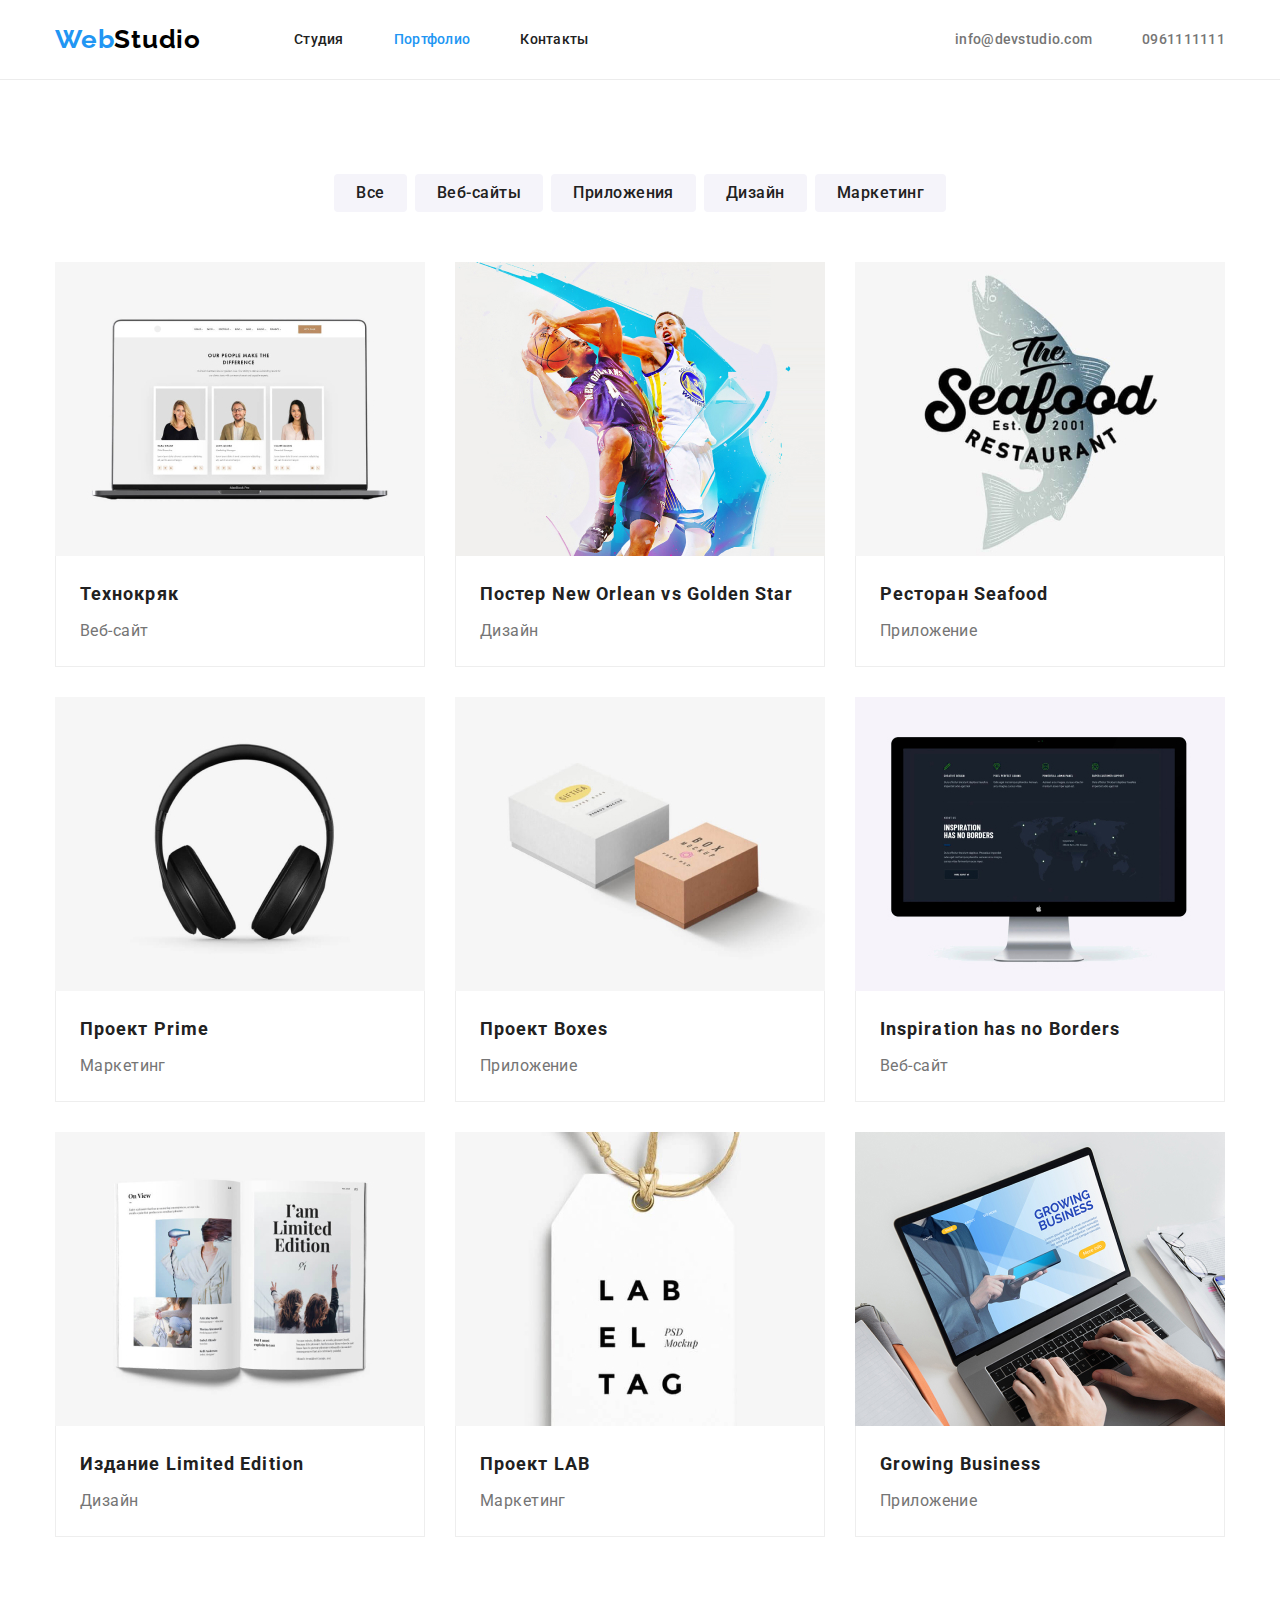
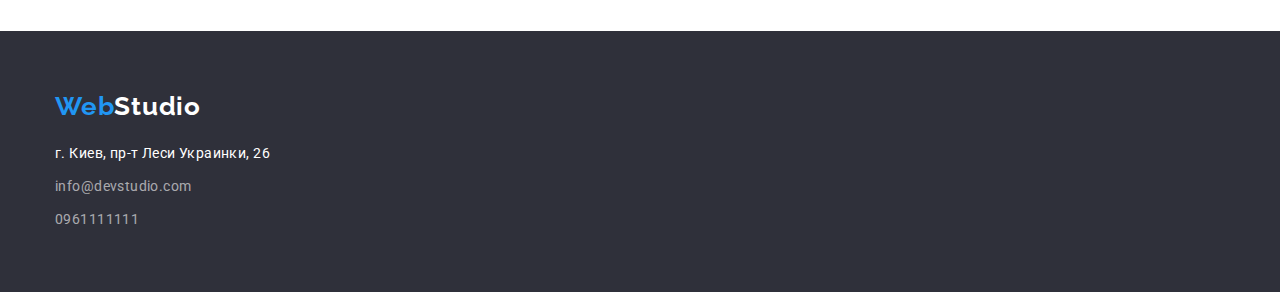
==== commit f099ef8e: "Добавляет правку ДЗ 3, добавление контейнера в каждую секцию" ====
--- a/portfolio.html
+++ b/portfolio.html
@@ -22,16 +22,16 @@
 
     <header class="header">
         <div class="header container">
-            <nav class="site-nav header">
-                <!--Логотип-->
-                <a class="nav-logo" href="./index.html" lang="en"><span class="logo-accent">Web</span>Studio</a>
-                <!--Основная навигация-->
-                <ul class="site-nav-links header">
+             <nav class="site-nav header">
+                   <!--Логотип-->
+                  <a class="nav-logo" href="./index.html" lang="en"><span class="logo-accent">Web</span>Studio</a>
+                  <!--Основная навигация-->
+                 <ul class="site-nav-links header">
                     <li class="item"> <a class="site-nav-link" href="./index.html">Студия</a></li>
                     <li class="item"> <a class="site-nav-link current" href="./portfolio.html">Портфолио</a></li>
                     <li class="item"> <a class="site-nav-link" href="#">Контакты</a></li>
-                </ul>
-            </nav>
+                 </ul>
+             </nav>
             <!--Связаться-->
             <address class="address">
                 <ul class="header-contacts header">
@@ -49,17 +49,20 @@
 
     <section class="portfolio-main">
          <!--<h1>Наше портфолио</h1> -->
-         <ul class="buttons-portfolio">
-            <li> <button type="button" class="button-portfolio">Все</li> </li>
-            <li> <button type="button" class="button-portfolio">Веб-сайты</li>
-            <li> <button type="button" class="button-portfolio">Приложения</li>
-            <li> <button type="button" class="button-portfolio">Дизайн</li>
-            <li> <button type="button" class="button-portfolio">Маркетинг</li>
-         </ul>
+         <div class="container">
+             <ul class="buttons-portfolio">
+                 <li> <button type="button" class="button-portfolio">Все</li> 
+                 <li> <button type="button" class="button-portfolio">Веб-сайты</li>
+                 <li> <button type="button" class="button-portfolio">Приложения</li>
+                 <li> <button type="button" class="button-portfolio">Дизайн</li>
+                 <li> <button type="button" class="button-portfolio">Маркетинг</li>
+             </ul>
+         </div>
+         
    
 
     <!--Карточки НАШИ РАБОТЫ-->
-  <div class="portfolio container">
+  <div class="container">
       <ul class="portfolio">
     <li class="portfolio-item">
         <a class="portfolio-link" href="#">
--- a/css/styles.css
+++ b/css/styles.css
@@ -449,7 +449,9 @@
   padding-bottom: 20px;
   padding-top: 20px;
 
-  border: 1px solid #eeeeee;
+  border-left: 1px solid #eeeeee;
+  border-right: 1px solid #eeeeee;
+  border-bottom: 1px solid #eeeeee;
 }
 
 /* h2*/
